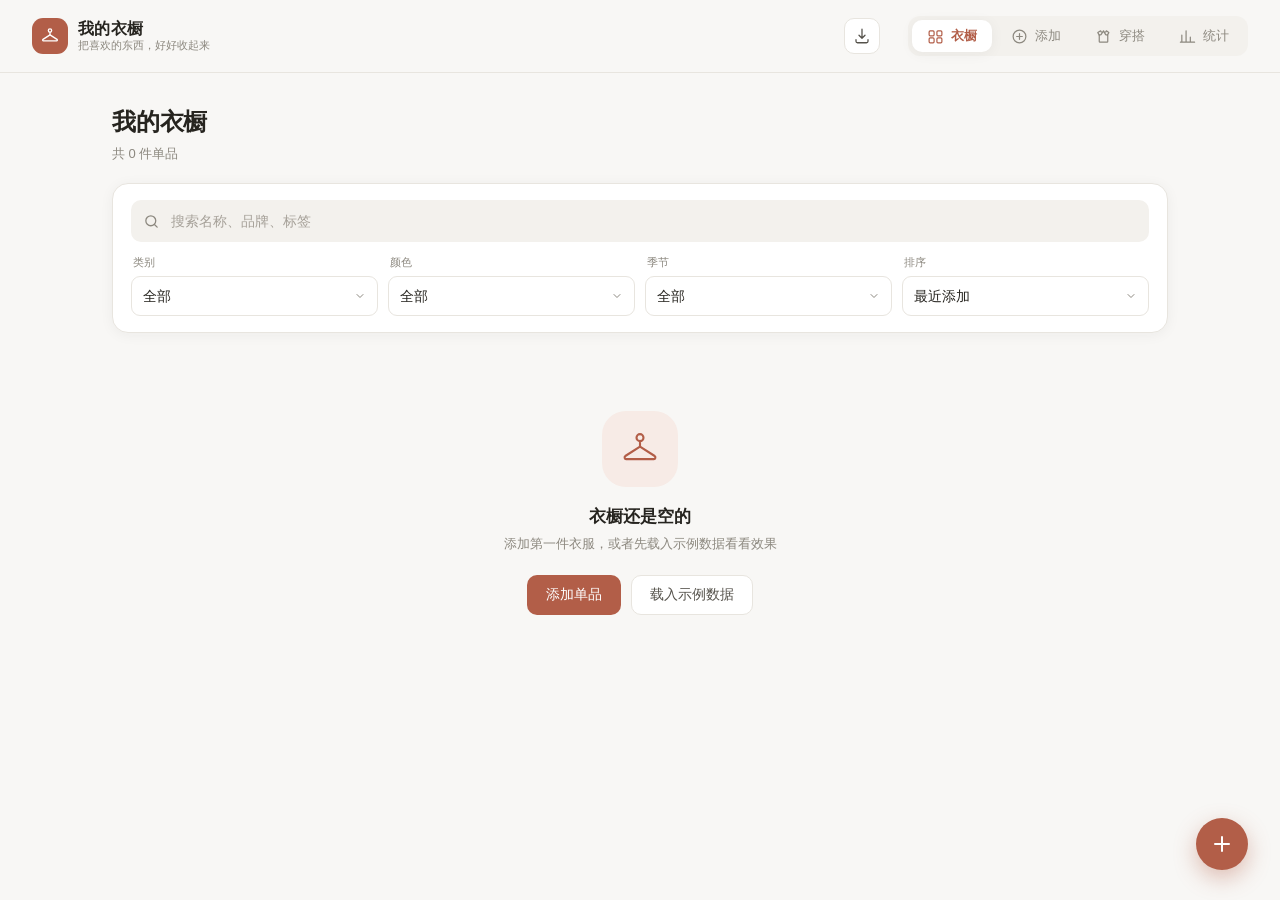
==== index.html @ 58f6e923 "Add files via upload" ====
<!DOCTYPE html>
<html lang="zh-CN">
<head>
<meta charset="UTF-8">
<meta name="viewport" content="width=device-width, initial-scale=1, viewport-fit=cover">
<meta name="theme-color" content="#F8F7F5">
<meta name="apple-mobile-web-app-capable" content="yes">
<meta name="apple-mobile-web-app-status-bar-style" content="default">
<meta name="apple-mobile-web-app-title" content="我的衣橱">
<title>我的衣橱 · 电子衣橱</title>
<link rel="manifest" href="manifest.webmanifest">
<link rel="icon" type="image/svg+xml" href="icon.svg">
<link rel="apple-touch-icon" href="icon-192.png">
<link rel="stylesheet" href="styles.css">
</head>
<body>
<div class="app">

  <header class="topbar">
    <div class="brand">
      <div class="brand-mark" aria-hidden="true">
        <svg viewBox="0 0 24 24" width="20" height="20" fill="none" stroke="currentColor" stroke-width="1.6" stroke-linecap="round" stroke-linejoin="round">
          <path d="M12 7.5a2 2 0 1 1 2-2c0 1.2-1 2-2 2v3.2"/><path d="M12 10.7 3.6 16a1 1 0 0 0 .5 1.8h15.8a1 1 0 0 0 .5-1.8L12 10.7Z"/>
        </svg>
      </div>
      <div class="brand-text"><strong>我的衣橱</strong><span>把喜欢的东西，好好收起来</span></div>
    </div>
    <div class="top-actions">
      <button class="icon-btn" id="btnExportTop" title="导出备份" aria-label="导出备份">
        <svg viewBox="0 0 24 24" width="18" height="18" fill="none" stroke="currentColor" stroke-width="1.7" stroke-linecap="round" stroke-linejoin="round"><path d="M12 3v12m0 0 4-4m-4 4-4-4M4 17v2a2 2 0 0 0 2 2h12a2 2 0 0 0 2-2v-2"/></svg>
      </button>
    </div>
    <nav class="tabbar" id="tabbar" aria-label="主导航">
      <button class="tab is-active" data-page="closet">
        <svg viewBox="0 0 24 24" fill="none" stroke="currentColor" stroke-width="1.7" stroke-linecap="round" stroke-linejoin="round"><rect x="3" y="4" width="7" height="7" rx="1.5"/><rect x="14" y="4" width="7" height="7" rx="1.5"/><rect x="3" y="14" width="7" height="7" rx="1.5"/><rect x="14" y="14" width="7" height="7" rx="1.5"/></svg>
        <span>衣橱</span>
      </button>
      <button class="tab" data-page="add">
        <svg viewBox="0 0 24 24" fill="none" stroke="currentColor" stroke-width="1.7" stroke-linecap="round" stroke-linejoin="round"><circle cx="12" cy="12" r="9"/><path d="M12 8v8M8 12h8"/></svg>
        <span>添加</span>
      </button>
      <button class="tab" data-page="outfit">
        <svg viewBox="0 0 24 24" fill="none" stroke="currentColor" stroke-width="1.7" stroke-linecap="round" stroke-linejoin="round"><path d="M8 4 4 6.5 6 10l2.5-.7L12 4l3 5.3L17.5 10l2-3.5L16 4a2 2 0 0 1-4 0 2 2 0 0 1-4 0Z"/><path d="M6 10v9a1 1 0 0 0 1 1h10a1 1 0 0 0 1-1v-9"/></svg>
        <span>穿搭</span>
      </button>
      <button class="tab" data-page="stats">
        <svg viewBox="0 0 24 24" fill="none" stroke="currentColor" stroke-width="1.7" stroke-linecap="round" stroke-linejoin="round"><path d="M4 20V10M10 20V4M16 20v-7M22 20H2"/></svg>
        <span>统计</span>
      </button>
    </nav>
  </header>

  <main class="main">

    <section class="page is-active" id="page-closet">
      <div class="page-head">
        <h1>我的衣橱</h1>
        <p id="closetSummary">共 0 件单品</p>
      </div>

      <div class="filter-panel">
        <div class="search-wrap">
          <svg viewBox="0 0 24 24" width="17" height="17" fill="none" stroke="currentColor" stroke-width="1.8" stroke-linecap="round"><circle cx="11" cy="11" r="7"/><path d="m20 20-3.5-3.5"/></svg>
          <input type="search" id="searchInput" placeholder="搜索名称、品牌、标签" autocomplete="off">
        </div>
        <div class="filter-row">
          <label class="select-wrap"><span>类别</span><select id="filterCategory"></select></label>
          <label class="select-wrap"><span>颜色</span><select id="filterColor"></select></label>
          <label class="select-wrap"><span>季节</span><select id="filterSeason"></select></label>
          <label class="select-wrap"><span>排序</span><select id="filterSort">
            <option value="recent">最近添加</option>
            <option value="wear">穿得最多</option>
            <option value="idle">最久没穿</option>
            <option value="priceHigh">价格从高到低</option>
            <option value="priceLow">价格从低到高</option>
          </select></label>
        </div>
      </div>

      <div id="itemGrid" class="item-grid"></div>

      <div id="closetEmpty" class="empty-state" hidden>
        <div class="empty-illustration" aria-hidden="true">
          <svg viewBox="0 0 24 24" width="42" height="42" fill="none" stroke="currentColor" stroke-width="1.2" stroke-linecap="round" stroke-linejoin="round"><path d="M12 7.5a2 2 0 1 1 2-2c0 1.2-1 2-2 2v3.2"/><path d="M12 10.7 3.6 16a1 1 0 0 0 .5 1.8h15.8a1 1 0 0 0 .5-1.8L12 10.7Z"/></svg>
        </div>
        <h2 id="emptyTitle">衣橱还是空的</h2>
        <p id="emptyDesc">添加第一件衣服，或者先载入示例数据看看效果</p>
        <div class="empty-actions">
          <button class="btn btn-primary" id="btnEmptyAdd">添加单品</button>
          <button class="btn btn-ghost" id="btnEmptyDemo">载入示例数据</button>
        </div>
      </div>

      <button class="fab" id="fabAdd" aria-label="添加单品">
        <svg viewBox="0 0 24 24" width="24" height="24" fill="none" stroke="currentColor" stroke-width="2" stroke-linecap="round"><path d="M12 5v14M5 12h14"/></svg>
      </button>
    </section>

    <section class="page" id="page-add">
      <div class="page-head">
        <h1 id="formTitle">添加单品</h1>
        <p>照片和字段都可以之后修改</p>
      </div>

      <form id="itemForm" class="form-card" autocomplete="off">
        <div class="photo-field">
          <button type="button" class="photo-drop" id="photoDrop">
            <img id="photoPreview" alt="单品照片预览" hidden>
            <span class="photo-hint" id="photoHint">
              <svg viewBox="0 0 24 24" width="26" height="26" fill="none" stroke="currentColor" stroke-width="1.5" stroke-linecap="round" stroke-linejoin="round"><path d="M3 8h3l1.5-2h9L18 8h3v11a1 1 0 0 1-1 1H4a1 1 0 0 1-1-1V8Z"/><circle cx="12" cy="13.5" r="3.5"/></svg>
              <b>点击上传照片</b><small>支持 JPG / PNG / WebP，自动压缩</small>
            </span>
          </button>
          <input type="file" id="photoInput" accept="image/*" hidden>
          <button type="button" class="photo-remove" id="photoRemove" hidden>移除照片</button>
        </div>

        <div class="field-grid">
          <label class="field field-full"><span>名称 <i>*</i></span><input type="text" id="fName" placeholder="例如：米白色亚麻衬衫" required maxlength="40"></label>
          <label class="field"><span>类别</span><select id="fCategory"></select></label>
          <label class="field"><span>季节</span><select id="fSeason"></select></label>
          <label class="field field-full"><span>颜色</span><div class="color-picker" id="colorPicker"></div></label>
          <label class="field"><span>品牌</span><input type="text" id="fBrand" placeholder="选填" maxlength="30"></label>
          <label class="field"><span>购入价（¥）</span><input type="number" id="fPrice" placeholder="0" min="0" step="0.01" inputmode="decimal"></label>
          <label class="field"><span>购入日期</span><input type="date" id="fDate"></label>
          <label class="field"><span>已穿次数</span><input type="number" id="fWear" value="0" min="0" step="1" inputmode="numeric"></label>
          <label class="field field-full"><span>标签</span><input type="text" id="fTags" placeholder="用逗号分隔，例如：通勤, 常穿, 打折入的" maxlength="100"></label>
        </div>

        <div class="form-actions">
          <button type="submit" class="btn btn-primary" id="btnSave">保存到衣橱</button>
          <button type="button" class="btn btn-ghost" id="btnReset">清空重填</button>
          <button type="button" class="btn btn-danger-ghost" id="btnDelete" hidden>删除这件</button>
        </div>
      </form>
    </section>

    <section class="page" id="page-outfit">
      <div class="page-head">
        <h1>今日穿搭</h1>
        <p>选几件组成一套，记下今天穿了什么</p>
      </div>

      <div class="outfit-card">
        <div class="outfit-meta">
          <label class="field"><span>日期</span><input type="date" id="outfitDate"></label>
          <label class="field"><span>备注</span><input type="text" id="outfitNote" placeholder="例如：上班 / 下雨 / 见朋友" maxlength="60"></label>
        </div>
        <div class="outfit-picker-head">
          <h2>选择单品 <small id="pickCount">已选 0 件</small></h2>
          <button class="text-btn" id="btnClearPick">取消选择</button>
        </div>
        <div id="pickGrid" class="pick-grid"></div>
        <div class="outfit-actions">
          <button class="btn btn-primary" id="btnSaveOutfit">保存这套穿搭</button>
          <span class="hint" id="outfitHint">选中单品后，穿着次数会自动 +1</span>
        </div>
      </div>

      <div class="section-head"><h2>穿搭记录</h2><span id="outfitCount"></span></div>
      <div id="outfitList" class="outfit-list"></div>
      <div id="outfitEmpty" class="empty-state small" hidden><p>还没有记录，从上面选一套开始吧</p></div>
    </section>

    <section class="page" id="page-stats">
      <div class="page-head">
        <h1>衣橱统计</h1>
        <p>看看这些衣服，陪你度过了多少天</p>
      </div>

      <div class="kpi-grid">
        <div class="kpi"><span>总件数</span><strong id="kpiCount">0</strong><small>件单品</small></div>
        <div class="kpi"><span>总花费</span><strong id="kpiSpend">¥0</strong><small>按购入价累计</small></div>
        <div class="kpi"><span>平均单价</span><strong id="kpiAvg">¥0</strong><small>每件</small></div>
        <div class="kpi"><span>穿搭记录</span><strong id="kpiOutfits">0</strong><small>套</small></div>
      </div>

      <div class="stat-grid">
        <div class="stat-card">
          <h2>分类分布</h2>
          <div id="categoryBars" class="bars"></div>
        </div>
        <div class="stat-card">
          <h2>颜色分布</h2>
          <div id="colorBars" class="bars"></div>
        </div>
      </div>

      <div class="stat-grid">
        <div class="stat-card">
          <h2>最常穿的 5 件</h2>
          <div id="topWorn" class="rank-list"></div>
        </div>
        <div class="stat-card">
          <h2>压箱底提醒</h2>
          <div id="leastWorn" class="rank-list"></div>
        </div>
      </div>

      <div class="stat-card cloud-card">
        <div class="cloud-head">
          <h2>云端同步</h2>
          <div class="cloud-head-right">
            <button class="text-btn" id="btnCloudResetConfig" hidden>更换配置</button>
            <span class="cloud-state" id="cloudState">未启用</span>
          </div>
        </div>

        <div class="warn">实测你的网络连不上 Supabase（国内网络拦截），<b>云端同步暂不可用</b>。本衣橱采用「<b>本地 + 备份</b>」方案即可长久免费：数据全存在本机，定期点「导出备份」并把文件微信发给自己，就永远不会丢。下面的云端表单可忽略。</div>

        <div id="cloudNoConfig" hidden>
          <p>按《Supabase 配置指引》拿到 Project URL 和 anon public key，直接填在这里即可启用，不用改文件也不用重新部署。配置只保存在这台设备。</p>
          <div class="cloud-form">
            <label class="field"><span>Project URL</span><input type="url" id="cfgUrl" placeholder="https://xxxx.supabase.co" autocomplete="off" spellcheck="false"></label>
            <label class="field"><span>anon public key</span><input type="text" id="cfgKey" placeholder="eyJ..." autocomplete="off" spellcheck="false"></label>
          </div>
          <div class="cloud-actions">
            <button class="btn btn-primary" id="btnCloudSaveConfig">保存并启用</button>
          </div>
          <div class="warn">只要 <b>anon public</b>。页面下方的 <code>service_role</code> 是管理员密钥，绝对不要填进来。</div>
        </div>

        <div id="cloudSignedOut" hidden>
          <p>登录后数据存到云端，换手机、清缓存、换网络都不丢。没网时照样离线用，联网后自动补传。</p>
          <div class="cloud-form">
            <label class="field"><span>邮箱</span><input type="email" id="cloudEmail" placeholder="you@example.com" autocomplete="email"></label>
            <label class="field"><span>密码</span><input type="password" id="cloudPassword" placeholder="至少 6 位" autocomplete="current-password"></label>
          </div>
          <div class="cloud-actions">
            <button class="btn btn-primary" id="btnCloudSignIn">登录</button>
            <button class="btn btn-ghost" id="btnCloudSignUp">注册新账号</button>
          </div>
        </div>

        <div id="cloudSignedIn" hidden>
          <p class="cloud-account">已登录：<b id="cloudEmailText"></b></p>
          <p class="cloud-meta" id="cloudMeta"></p>
          <div class="cloud-actions">
            <button class="btn btn-ghost" id="btnCloudSyncNow">立即同步</button>
            <button class="btn btn-ghost" id="btnCloudPull">从云端刷新</button>
            <button class="btn btn-danger-ghost" id="btnCloudSignOut">退出登录</button>
          </div>
        </div>
        <p class="cloud-msg" id="cloudMsg" hidden></p>
      </div>

      <div class="stat-card data-card">
        <h2>数据管理</h2>
        <p>数据保存在<b>本机</b>（这台设备的浏览器里，不依赖任何服务器，永久免费）。换手机/平板：在新设备打开本页 → 点「导入备份」选旧设备导出的文件即可全部搬过去。建议<b>每周</b>导出一次备份，并微信发给自己留存。</p>
        <p class="backup-remind" id="backupRemind" hidden></p>

        <div class="storage-panel">
          <div class="storage-head">
            <h3>数据存在哪里</h3>
            <button class="text-btn" id="btnCopyOrigin">复制当前地址</button>
          </div>
          <dl id="storageList"></dl>
          <p class="storage-warn" id="storageWarn" hidden></p>
        </div>

        <div class="data-actions">
          <button class="btn btn-ghost" id="btnExport">导出备份</button>
          <button class="btn btn-ghost" id="btnImport">导入备份</button>
          <button class="btn btn-ghost" id="btnDemo">载入示例数据</button>
          <button class="btn btn-danger-ghost" id="btnClearAll">清空全部数据</button>
        </div>
        <input type="file" id="importInput" accept="application/json,.json" hidden>
      </div>
    </section>

  </main>
</div>

<div class="modal-backdrop" id="detailModal" hidden>
  <div class="modal" role="dialog" aria-modal="true" aria-labelledby="detailName">
    <button class="modal-close" id="detailClose" aria-label="关闭">
      <svg viewBox="0 0 24 24" width="20" height="20" fill="none" stroke="currentColor" stroke-width="1.8" stroke-linecap="round"><path d="M6 6l12 12M18 6 6 18"/></svg>
    </button>
    <div class="detail-photo" id="detailPhoto"></div>
    <div class="detail-body">
      <h2 id="detailName"></h2>
      <div class="detail-tags" id="detailTags"></div>
      <dl class="detail-list" id="detailList"></dl>
      <div class="detail-actions">
        <button class="btn btn-primary" id="btnDetailWear">记一次穿着</button>
        <button class="btn btn-ghost" id="btnDetailEdit">编辑</button>
        <button class="btn btn-danger-ghost" id="btnDetailDelete">删除</button>
      </div>
    </div>
  </div>
</div>

<div class="toast" id="toast" hidden></div>

<script src="config.js"></script>
<script src="cloud.js"></script>
<script src="app.js"></script>
</body>
</html>
---- styles.css ----
:root {
  --bg: #F8F7F5;
  --surface: #FFFFFF;
  --surface-2: #F3F1ED;
  --ink: #26241F;
  --ink-2: #55524B;
  --muted: #8C887F;
  --line: #E8E5DF;
  --accent: #B25E48;
  --accent-dark: #93472F;
  --accent-soft: #F7EBE6;
  --green: #4F7A5B;
  --radius: 16px;
  --radius-sm: 10px;
  --shadow: 0 2px 14px rgba(38, 36, 31, .05);
  --shadow-lg: 0 18px 60px rgba(38, 36, 31, .16);
  --font: -apple-system, BlinkMacSystemFont, "PingFang SC", "Microsoft YaHei", "Segoe UI", "Noto Sans SC", sans-serif;
}

* { box-sizing: border-box; }
html, body { margin: 0; padding: 0; }
body {
  background: var(--bg);
  color: var(--ink);
  font-family: var(--font);
  font-size: 14px;
  line-height: 1.6;
  -webkit-font-smoothing: antialiased;
  -webkit-tap-highlight-color: transparent;
}
button, input, select, textarea { font-family: inherit; font-size: inherit; color: inherit; }
button { cursor: pointer; border: none; background: none; }
h1, h2, h3, p, dl, dd, dt { margin: 0; }
[hidden] { display: none !important; }

.app { min-height: 100vh; }

.topbar {
  position: sticky; top: 0; z-index: 20;
  display: flex; align-items: center; gap: 16px;
  padding: 14px 20px;
  background: var(--bg);
  border-bottom: 1px solid var(--line);
}
.brand { display: flex; align-items: center; gap: 10px; min-width: 0; }
.brand-mark {
  width: 36px; height: 36px; flex: none;
  display: grid; place-items: center;
  border-radius: 11px; background: var(--accent); color: #fff;
}
.brand-text { display: flex; flex-direction: column; line-height: 1.25; min-width: 0; }
.brand-text strong { font-size: 16px; font-weight: 600; letter-spacing: .02em; }
.brand-text span { font-size: 11px; color: var(--muted); white-space: nowrap; overflow: hidden; text-overflow: ellipsis; }
.top-actions { margin-left: auto; }
.icon-btn {
  width: 36px; height: 36px; display: grid; place-items: center;
  border: 1px solid var(--line); border-radius: 10px;
  background: var(--surface); color: var(--ink-2);
  transition: background .15s, border-color .15s;
}
.icon-btn:hover { background: var(--surface-2); border-color: #D8D4CC; }

.tabbar {
  position: fixed; left: 0; right: 0; bottom: 0; z-index: 30;
  display: grid; grid-template-columns: repeat(4, 1fr);
  background: rgba(255, 255, 255, .96);
  backdrop-filter: blur(14px);
  border-top: 1px solid var(--line);
  padding: 6px 8px calc(6px + env(safe-area-inset-bottom));
}
.tab {
  display: flex; flex-direction: column; align-items: center; gap: 3px;
  padding: 6px 0; border-radius: 10px;
  color: var(--muted); font-size: 11px;
  transition: color .15s, background .15s;
}
.tab svg { width: 21px; height: 21px; }
.tab.is-active { color: var(--accent); background: var(--accent-soft); font-weight: 600; }

.main { max-width: 1120px; margin: 0 auto; padding: 22px 18px 110px; }
.page { display: none; animation: fade .22s ease; }
.page.is-active { display: block; }
@keyframes fade { from { opacity: 0; transform: translateY(5px); } to { opacity: 1; transform: none; } }

.page-head { margin-bottom: 18px; }
.page-head h1 { font-size: 24px; font-weight: 600; letter-spacing: -.01em; }
.page-head p { color: var(--muted); font-size: 13px; margin-top: 3px; }
.section-head { display: flex; align-items: baseline; gap: 10px; margin: 30px 0 12px; }
.section-head h2 { font-size: 17px; font-weight: 600; }
.section-head span { color: var(--muted); font-size: 12px; }

.btn {
  display: inline-flex; align-items: center; justify-content: center; gap: 6px;
  min-height: 40px; padding: 9px 18px; border-radius: 10px;
  font-size: 14px; font-weight: 500; white-space: nowrap;
  border: 1px solid transparent; transition: transform .12s, background .15s, border-color .15s;
}
.btn:active { transform: scale(.98); }
.btn-primary { background: var(--accent); color: #fff; }
.btn-primary:hover { background: var(--accent-dark); }
.btn-ghost { background: var(--surface); border-color: var(--line); color: var(--ink-2); }
.btn-ghost:hover { background: var(--surface-2); }
.btn-danger-ghost { background: var(--surface); border-color: #EBD5CF; color: #A8452F; }
.btn-danger-ghost:hover { background: #FBF0ED; }
.text-btn { color: var(--accent); font-size: 13px; padding: 4px 2px; }
.text-btn:hover { text-decoration: underline; }

.filter-panel {
  background: var(--surface); border: 1px solid var(--line);
  border-radius: var(--radius); padding: 14px; margin-bottom: 18px; box-shadow: var(--shadow);
}
.search-wrap { display: flex; align-items: center; gap: 9px; padding: 0 12px; height: 42px; background: var(--surface-2); border-radius: 10px; color: var(--muted); }
.search-wrap input { flex: 1; min-width: 0; border: none; outline: none; background: transparent; font-size: 14px; }
.search-wrap input::placeholder { color: #A6A199; }
.filter-row { display: grid; grid-template-columns: repeat(2, 1fr); gap: 10px; margin-top: 12px; }
.select-wrap { display: flex; flex-direction: column; gap: 4px; }
.select-wrap > span { font-size: 11px; color: var(--muted); padding-left: 2px; }
select, .field input[type="text"], .field input[type="url"], .field input[type="email"], .field input[type="password"], .field input[type="number"], .field input[type="date"] {
  width: 100%; height: 40px; padding: 0 11px;
  border: 1px solid var(--line); border-radius: 9px;
  background: var(--surface); outline: none;
  transition: border-color .15s, box-shadow .15s;
  -webkit-appearance: none; appearance: none;
}
select {
  background-image: url("data:image/svg+xml,%3Csvg xmlns='http://www.w3.org/2000/svg' width='12' height='12' viewBox='0 0 24 24' fill='none' stroke='%238C887F' stroke-width='2' stroke-linecap='round'%3E%3Cpath d='m6 9 6 6 6-6'/%3E%3C/svg%3E");
  background-repeat: no-repeat; background-position: right 11px center; padding-right: 30px;
}
select:focus, .field input:focus { border-color: var(--accent); box-shadow: 0 0 0 3px var(--accent-soft); }

.item-grid { display: grid; grid-template-columns: repeat(2, minmax(0, 1fr)); gap: 12px; }
.item-card {
  background: var(--surface); border: 1px solid var(--line); border-radius: var(--radius);
  overflow: hidden; text-align: left; box-shadow: var(--shadow);
  transition: transform .15s, box-shadow .15s; width: 100%; display: block; padding: 0;
}
.item-card:hover { transform: translateY(-2px); box-shadow: 0 8px 24px rgba(38, 36, 31, .1); }
.item-photo {
  position: relative; aspect-ratio: 3 / 4; width: 100%;
  background: var(--surface-2); display: grid; place-items: center; overflow: hidden;
}
.item-photo img { width: 100%; height: 100%; object-fit: cover; display: block; }
.item-photo .placeholder { color: #C9C5BC; }
.item-photo .placeholder svg { width: 38px; height: 38px; }
.color-dot {
  position: absolute; right: 8px; bottom: 8px;
  width: 16px; height: 16px; border-radius: 50%;
  border: 2px solid #fff; box-shadow: 0 1px 4px rgba(0,0,0,.18);
}
.item-info { padding: 10px 11px 12px; }
.item-name { font-size: 13px; font-weight: 600; white-space: nowrap; overflow: hidden; text-overflow: ellipsis; }
.item-sub { font-size: 11px; color: var(--muted); margin-top: 2px; white-space: nowrap; overflow: hidden; text-overflow: ellipsis; }
.item-foot { display: flex; align-items: center; justify-content: space-between; margin-top: 7px; }
.item-price { font-size: 12px; color: var(--ink-2); }
.wear-badge { font-size: 10px; color: var(--green); background: #EDF4EE; padding: 2px 7px; border-radius: 20px; }

.fab {
  position: fixed; right: 18px; bottom: calc(84px + env(safe-area-inset-bottom)); z-index: 25;
  width: 52px; height: 52px; border-radius: 50%;
  background: var(--accent); color: #fff;
  display: grid; place-items: center;
  box-shadow: 0 8px 22px rgba(178, 94, 72, .38);
}
.fab:hover { background: var(--accent-dark); }

.empty-state { text-align: center; padding: 60px 20px; color: var(--muted); }
.empty-state.small { padding: 34px 20px; }
.empty-illustration {
  width: 76px; height: 76px; margin: 0 auto 16px; border-radius: 24px;
  background: var(--accent-soft); color: var(--accent);
  display: grid; place-items: center;
}
.empty-state h2 { color: var(--ink); font-size: 17px; font-weight: 600; margin-bottom: 4px; }
.empty-state p { font-size: 13px; }
.empty-actions { display: flex; gap: 10px; justify-content: center; margin-top: 20px; flex-wrap: wrap; }

.form-card, .outfit-card, .stat-card, .kpi {
  background: var(--surface); border: 1px solid var(--line);
  border-radius: var(--radius); box-shadow: var(--shadow);
}
.form-card { padding: 18px; }
.photo-field { display: flex; flex-direction: column; align-items: center; gap: 8px; margin-bottom: 20px; }
.photo-drop {
  width: 100%; max-width: 260px; aspect-ratio: 3 / 4;
  border: 1.5px dashed #DCD7CE; border-radius: 14px;
  background: var(--surface-2); overflow: hidden;
  display: grid; place-items: center; position: relative;
  transition: border-color .15s, background .15s;
}
.photo-drop:hover { border-color: var(--accent); background: var(--accent-soft); }
.photo-drop img { width: 100%; height: 100%; object-fit: cover; }
.photo-hint { display: flex; flex-direction: column; align-items: center; gap: 5px; color: var(--muted); padding: 16px; text-align: center; }
.photo-hint b { font-size: 13px; font-weight: 500; color: var(--ink-2); }
.photo-hint small { font-size: 11px; }
.photo-remove { font-size: 12px; color: #A8452F; padding: 4px 8px; }

.field-grid { display: grid; grid-template-columns: 1fr; gap: 14px; }
.field { display: flex; flex-direction: column; gap: 6px; min-width: 0; }
.field > span { font-size: 12px; color: var(--ink-2); font-weight: 500; }
.field > span i { color: var(--accent); font-style: normal; }
.field input::placeholder { color: #ADA89F; }
.field-full { grid-column: 1 / -1; }

.color-picker { display: flex; flex-wrap: wrap; gap: 8px; }
.color-option {
  width: 30px; height: 30px; border-radius: 50%; padding: 0;
  border: 2px solid transparent; outline: 1px solid var(--line); outline-offset: 1px;
  transition: transform .12s, outline-color .12s;
  position: relative;
}
.color-option:hover { transform: scale(1.08); }
.color-option.is-active { outline: 2px solid var(--accent); outline-offset: 2px; }
.color-option.is-multi { background: conic-gradient(#D4537E, #EF9F27, #639922, #378ADD, #7F77DD, #D4537E); }

.form-actions { display: flex; flex-wrap: wrap; gap: 10px; margin-top: 22px; padding-top: 18px; border-top: 1px solid var(--line); }

.outfit-card { padding: 18px; }
.outfit-meta { display: grid; grid-template-columns: 1fr; gap: 14px; margin-bottom: 22px; }
.outfit-picker-head { display: flex; align-items: baseline; justify-content: space-between; margin-bottom: 12px; }
.outfit-picker-head h2 { font-size: 15px; font-weight: 600; }
.outfit-picker-head small { font-size: 12px; color: var(--muted); font-weight: 400; margin-left: 8px; }
.pick-grid {
  display: grid; grid-template-columns: repeat(3, minmax(0, 1fr)); gap: 10px;
  max-height: 420px; overflow-y: auto; padding: 2px;
}
.pick-card {
  position: relative; border-radius: 12px; overflow: hidden;
  border: 2px solid transparent; padding: 0; display: block; width: 100%;
  background: var(--surface-2); aspect-ratio: 3 / 4;
}
.pick-card img { width: 100%; height: 100%; object-fit: cover; display: block; }
.pick-card .ph { width: 100%; height: 100%; display: grid; place-items: center; color: #C9C5BC; }
.pick-card.is-selected { border-color: var(--accent); }
.pick-check {
  position: absolute; top: 6px; right: 6px; width: 20px; height: 20px; border-radius: 50%;
  background: rgba(255,255,255,.9); display: none; place-items: center; color: var(--accent);
  font-size: 13px; font-weight: 700;
}
.pick-card.is-selected .pick-check { display: grid; }
.pick-label {
  position: absolute; left: 0; right: 0; bottom: 0; padding: 12px 6px 5px;
  font-size: 10px; color: #fff; text-align: center;
  background: linear-gradient(transparent, rgba(0,0,0,.6));
  white-space: nowrap; overflow: hidden; text-overflow: ellipsis;
}
.outfit-actions { display: flex; align-items: center; gap: 12px; flex-wrap: wrap; margin-top: 18px; padding-top: 16px; border-top: 1px solid var(--line); }
.hint { font-size: 12px; color: var(--muted); }

.outfit-list { display: flex; flex-direction: column; gap: 10px; }
.outfit-row {
  display: flex; gap: 12px; align-items: center;
  background: var(--surface); border: 1px solid var(--line);
  border-radius: 12px; padding: 10px 12px;
}
.outfit-thumbs { display: flex; flex: none; }
.outfit-thumbs .thumb {
  width: 38px; height: 46px; border-radius: 6px; overflow: hidden;
  background: var(--surface-2); margin-left: -8px; border: 2px solid var(--surface);
  display: grid; place-items: center; color: #C9C5BC;
}
.outfit-thumbs .thumb:first-child { margin-left: 0; }
.outfit-thumbs .thumb img { width: 100%; height: 100%; object-fit: cover; }
.outfit-text { flex: 1; min-width: 0; }
.outfit-text strong { font-size: 13px; font-weight: 600; display: block; }
.outfit-text span { font-size: 11px; color: var(--muted); display: block; white-space: nowrap; overflow: hidden; text-overflow: ellipsis; }
.row-del { color: var(--muted); font-size: 12px; padding: 6px 8px; flex: none; }
.row-del:hover { color: #A8452F; }

.kpi-grid { display: grid; grid-template-columns: repeat(2, 1fr); gap: 12px; margin-bottom: 16px; }
.kpi { padding: 16px; display: flex; flex-direction: column; gap: 2px; }
.kpi span { font-size: 12px; color: var(--muted); }
.kpi strong { font-size: 25px; font-weight: 600; letter-spacing: -.02em; line-height: 1.25; }
.kpi small { font-size: 11px; color: var(--muted); }
.stat-grid { display: grid; grid-template-columns: 1fr; gap: 14px; margin-bottom: 14px; }
.stat-card { padding: 18px; }
.stat-card h2 { font-size: 15px; font-weight: 600; margin-bottom: 16px; }
.stat-card > p { font-size: 12px; color: var(--muted); line-height: 1.7; }

.bars { display: flex; flex-direction: column; gap: 11px; }
.bar-row { display: grid; grid-template-columns: 62px 1fr 34px; align-items: center; gap: 10px; font-size: 12px; }
.bar-row .bar-label { color: var(--ink-2); white-space: nowrap; overflow: hidden; text-overflow: ellipsis; }
.bar-track { display: block; height: 8px; background: var(--surface-2); border-radius: 20px; overflow: hidden; }
.bar-fill { display: block; height: 100%; background: var(--accent); border-radius: 20px; min-width: 3px; transition: width .4s ease; }
.bar-row .bar-num { text-align: right; color: var(--muted); font-size: 11px; }

.rank-list { display: flex; flex-direction: column; gap: 10px; }
.rank-row { display: flex; align-items: center; gap: 10px; font-size: 12px; }
.rank-no { width: 20px; height: 20px; flex: none; border-radius: 6px; background: var(--accent-soft); color: var(--accent); display: grid; place-items: center; font-size: 11px; font-weight: 600; }
.rank-name { flex: 1; min-width: 0; white-space: nowrap; overflow: hidden; text-overflow: ellipsis; color: var(--ink-2); }
.rank-val { flex: none; color: var(--muted); font-size: 11px; }
.rank-empty { font-size: 12px; color: var(--muted); padding: 8px 0; }
.cloud-card { margin-bottom: 14px; }
.cloud-head { display: flex; align-items: center; justify-content: space-between; gap: 10px; margin-bottom: 12px; }
.cloud-head-right { display: flex; align-items: center; gap: 10px; }
.cloud-head h2 { margin: 0; }
.cloud-state { font-size: 11px; padding: 3px 10px; border-radius: 20px; background: var(--surface-2); color: var(--muted); white-space: nowrap; }
.cloud-state.on { background: #EDF4EE; color: var(--green); }
.cloud-card > p { font-size: 12px; color: var(--muted); line-height: 1.7; margin: 0 0 12px; }
.cloud-card code { background: var(--surface-2); padding: 1px 5px; border-radius: 4px; font-size: 11px; }
.cloud-form { display: grid; grid-template-columns: 1fr 1fr; gap: 12px; margin: 14px 0; }
.cloud-actions { display: flex; flex-wrap: wrap; gap: 9px; }
.cloud-account { color: var(--ink-2) !important; }
.cloud-account b { color: var(--ink); }
.cloud-meta { font-size: 12px; color: var(--muted); margin: 0 0 14px !important; }
.cloud-msg { margin-top: 12px !important; padding: 9px 11px; border-radius: 9px; font-size: 12px; background: var(--accent-soft); color: var(--accent-dark) !important; }
.cloud-card .warn { margin-top: 12px; padding: 10px 12px; border: 1px solid #F0DFC4; border-radius: 9px; background: #FFF8EE; color: #7A5B2E; font-size: 11px; line-height: 1.65; }
.cloud-card .warn code { background: rgba(255,255,255,.6); }
@media (max-width: 600px) { .cloud-form { grid-template-columns: 1fr; } }

.storage-panel { margin-top: 18px; padding: 14px; border: 1px solid var(--line); border-radius: 12px; background: var(--surface-2); }
.storage-head { display: flex; align-items: center; justify-content: space-between; gap: 10px; margin-bottom: 11px; }
.storage-head h3 { font-size: 13px; font-weight: 600; }
#storageList { display: flex; flex-direction: column; gap: 7px; margin: 0; }
#storageList > div { display: grid; grid-template-columns: 72px minmax(0, 1fr); gap: 10px; align-items: start; font-size: 12px; }
#storageList dt { color: var(--muted); }
#storageList dd { margin: 0; color: var(--ink); word-break: break-all; font-family: ui-monospace, Consolas, Monaco, monospace; font-size: 11px; line-height: 1.5; }
.storage-warn { margin-top: 12px; padding: 9px 11px; border-radius: 9px; background: #FFF8EE; color: #7A5B2E; font-size: 11px; line-height: 1.65; }
.backup-remind { margin-top: 10px !important; padding: 9px 11px; border-radius: 9px; background: var(--accent-soft); color: var(--accent-dark) !important; font-size: 12px; line-height: 1.65; }
.data-actions { display: flex; flex-wrap: wrap; gap: 10px; margin-top: 14px; }

.modal-backdrop {
  position: fixed; inset: 0; z-index: 50;
  background: rgba(38, 36, 31, .42);
  display: grid; place-items: center; padding: 18px;
  animation: fade .18s ease;
}
.modal {
  position: relative; width: 100%; max-width: 420px; max-height: 90vh; overflow-y: auto;
  background: var(--surface); border-radius: 18px; box-shadow: var(--shadow-lg);
}
.modal-close {
  position: absolute; top: 12px; right: 12px; z-index: 2;
  width: 32px; height: 32px; border-radius: 50%;
  background: rgba(255,255,255,.92); color: var(--ink-2);
  display: grid; place-items: center;
}
.detail-photo { aspect-ratio: 4 / 3; background: var(--surface-2); display: grid; place-items: center; color: #C9C5BC; overflow: hidden; }
.detail-photo img { width: 100%; height: 100%; object-fit: cover; }
.detail-photo svg { width: 54px; height: 54px; }
.detail-body { padding: 18px; }
.detail-body h2 { font-size: 19px; font-weight: 600; margin-bottom: 10px; }
.detail-tags { display: flex; flex-wrap: wrap; gap: 6px; margin-bottom: 14px; }
.pill { font-size: 11px; padding: 3px 9px; border-radius: 20px; background: var(--surface-2); color: var(--ink-2); }
.pill.accent { background: var(--accent-soft); color: var(--accent); }
.detail-list { display: grid; grid-template-columns: repeat(2, 1fr); gap: 10px 14px; margin-bottom: 18px; }
.detail-list div { display: flex; flex-direction: column; gap: 1px; }
.detail-list dt { font-size: 11px; color: var(--muted); }
.detail-list dd { font-size: 13px; font-weight: 500; }
.detail-actions { display: flex; flex-wrap: wrap; gap: 8px; padding-top: 14px; border-top: 1px solid var(--line); }
.detail-actions .btn { flex: 1; min-width: 92px; padding: 8px 10px; }

.toast {
  position: fixed; left: 50%; bottom: calc(90px + env(safe-area-inset-bottom)); z-index: 80;
  transform: translateX(-50%);
  background: var(--ink); color: #fff; font-size: 13px;
  padding: 10px 18px; border-radius: 22px; white-space: nowrap;
  box-shadow: var(--shadow-lg); animation: fade .18s ease;
}

@media (min-width: 600px) {
  .item-grid { grid-template-columns: repeat(3, minmax(0, 1fr)); gap: 14px; }
  .filter-row { grid-template-columns: repeat(4, 1fr); }
  .field-grid { grid-template-columns: repeat(2, 1fr); }
  .pick-grid { grid-template-columns: repeat(5, minmax(0, 1fr)); }
  .kpi-grid { grid-template-columns: repeat(4, 1fr); }
  .outfit-meta { grid-template-columns: 200px 1fr; }
}

@media (min-width: 900px) {
  .topbar { padding: 16px 32px; }
  .main { padding: 30px 32px 60px; }
  .tabbar {
    position: static; display: flex; gap: 4px; border: none;
    background: var(--surface-2); padding: 4px; border-radius: 12px;
    margin-left: 12px; width: auto;
  }
  .tab { flex-direction: row; gap: 7px; padding: 7px 15px; font-size: 13px; }
  .tab svg { width: 17px; height: 17px; }
  .tab.is-active { background: var(--surface); box-shadow: var(--shadow); }
  .top-actions { margin-left: auto; }
  .item-grid { grid-template-columns: repeat(4, minmax(0, 1fr)); }
  .stat-grid { grid-template-columns: repeat(2, 1fr); }
  .pick-grid { grid-template-columns: repeat(7, minmax(0, 1fr)); }
  .fab { bottom: 30px; right: 32px; }
  .toast { bottom: 32px; }
  .filter-panel { padding: 16px 18px; }
  .form-card, .outfit-card, .stat-card { padding: 22px; }
}

@media (min-width: 1200px) {
  .item-grid { grid-template-columns: repeat(5, minmax(0, 1fr)); }
}

@media print { .topbar, .fab, .filter-panel, .detail-actions, .data-actions { display: none !important; } }
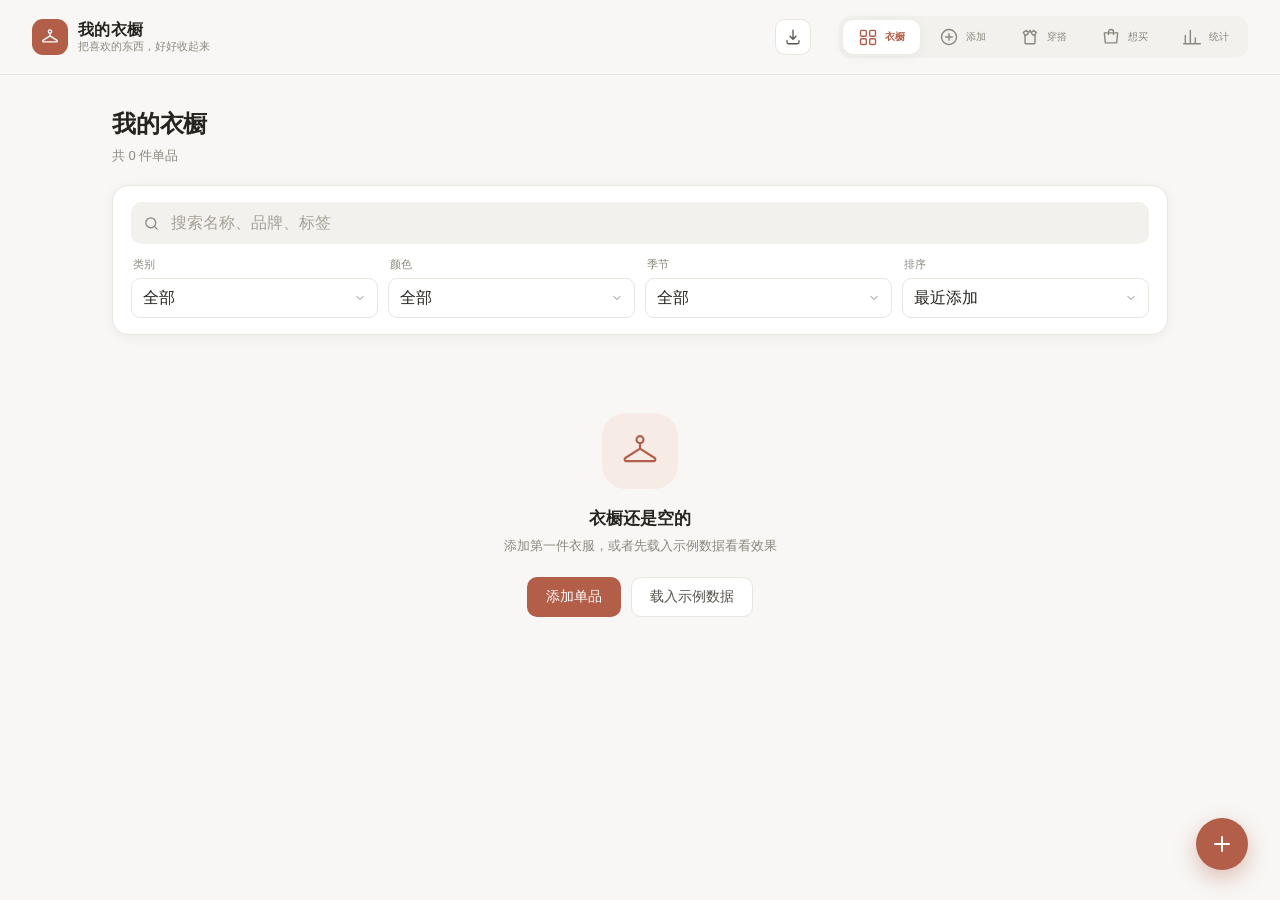
==== commit 558146b0: "Add files via upload" ====
--- a/index.html
+++ b/index.html
@@ -12,6 +12,7 @@
 <link rel="icon" type="image/svg+xml" href="icon.svg">
 <link rel="apple-touch-icon" href="icon-192.png">
 <link rel="stylesheet" href="styles.css">
+<link rel="stylesheet" href="smart.css">
 </head>
 <body>
 <div class="app">
@@ -42,6 +43,10 @@
       <button class="tab" data-page="outfit">
         <svg viewBox="0 0 24 24" fill="none" stroke="currentColor" stroke-width="1.7" stroke-linecap="round" stroke-linejoin="round"><path d="M8 4 4 6.5 6 10l2.5-.7L12 4l3 5.3L17.5 10l2-3.5L16 4a2 2 0 0 1-4 0 2 2 0 0 1-4 0Z"/><path d="M6 10v9a1 1 0 0 0 1 1h10a1 1 0 0 0 1-1v-9"/></svg>
         <span>穿搭</span>
+      </button>
+      <button class="tab" data-page="buy">
+        <svg viewBox="0 0 24 24" fill="none" stroke="currentColor" stroke-width="1.7" stroke-linecap="round" stroke-linejoin="round"><path d="M4 7h16l-1.2 12H5.2L4 7Z"/><path d="M9 9V6a3 3 0 0 1 6 0v3"/></svg>
+        <span>想买</span>
       </button>
       <button class="tab" data-page="stats">
         <svg viewBox="0 0 24 24" fill="none" stroke="currentColor" stroke-width="1.7" stroke-linecap="round" stroke-linejoin="round"><path d="M4 20V10M10 20V4M16 20v-7M22 20H2"/></svg>
@@ -112,13 +117,21 @@
             </span>
           </button>
           <input type="file" id="photoInput" accept="image/*" hidden>
-          <button type="button" class="photo-remove" id="photoRemove" hidden>移除照片</button>
+          <div class="photo-tools">
+            <button type="button" class="tool-btn" id="btnCrop" disabled>手动裁剪</button>
+            <button type="button" class="tool-btn" id="btnCutout" disabled>一键去背景</button>
+            <button type="button" class="tool-btn" id="btnDetectColor" disabled>识别颜色</button>
+            <button type="button" class="photo-remove" id="photoRemove" hidden>移除照片</button>
+          </div>
+          <p class="detect-hint" id="detectHint">上传照片后，颜色会自动识别并预填；识别错了点一下色块就能改。</p>
         </div>
 
         <div class="field-grid">
           <label class="field field-full"><span>名称 <i>*</i></span><input type="text" id="fName" placeholder="例如：米白色亚麻衬衫" required maxlength="40"></label>
           <label class="field"><span>类别</span><select id="fCategory"></select></label>
+          <label class="field"><span>细分类</span><select id="fSubCategory"></select></label>
           <label class="field"><span>季节</span><select id="fSeason"></select></label>
+          <label class="field"><span>来源 / 链接</span><input type="text" id="fSource" placeholder="选填，如淘宝、京东" maxlength="200"></label>
           <label class="field field-full"><span>颜色</span><div class="color-picker" id="colorPicker"></div></label>
           <label class="field"><span>品牌</span><input type="text" id="fBrand" placeholder="选填" maxlength="30"></label>
           <label class="field"><span>购入价（¥）</span><input type="number" id="fPrice" placeholder="0" min="0" step="0.01" inputmode="decimal"></label>
@@ -141,6 +154,40 @@
         <p>选几件组成一套，记下今天穿了什么</p>
       </div>
 
+      <div class="smart-card">
+        <div class="smart-head">
+          <h2>智能搭配</h2>
+          <span class="smart-badge">本机运算 · 不花流量</span>
+        </div>
+        <div class="weather-now" id="weatherNow">天气读取中…</div>
+        <div class="weather-ctrl">
+          <label class="field"><span>城市</span><select id="weatherCity">
+            <option value="auto">自动定位</option>
+            <option value="39.90,116.41">北京</option>
+            <option value="31.23,121.47">上海</option>
+            <option value="23.13,113.26">广州</option>
+            <option value="22.54,114.06">深圳</option>
+            <option value="30.57,104.07">成都</option>
+            <option value="30.27,120.15">杭州</option>
+            <option value="30.59,114.31">武汉</option>
+            <option value="34.34,108.94">西安</option>
+          </select></label>
+          <label class="field"><span>体感</span><select id="weatherManual">
+            <option value="auto">跟随天气</option>
+            <option value="cold">很冷（&lt;5℃）</option>
+            <option value="cool">凉（5~15℃）</option>
+            <option value="mild">舒适（15~25℃）</option>
+            <option value="hot">热（&gt;25℃）</option>
+          </select></label>
+        </div>
+        <p class="smart-note">按天气、季节、颜色和谐度和「最久没穿」，从你自己的衣橱里挑 3 套。推荐错了可以直接改，也能一键套用。</p>
+        <div class="smart-actions">
+          <button class="btn btn-primary" id="btnSuggest">帮我搭 3 套</button>
+          <button class="btn btn-ghost" id="btnWeatherRefresh">刷新天气</button>
+        </div>
+        <div id="suggestList" class="suggest-list"></div>
+      </div>
+
       <div class="outfit-card">
         <div class="outfit-meta">
           <label class="field"><span>日期</span><input type="date" id="outfitDate"></label>
@@ -160,6 +207,51 @@
       <div class="section-head"><h2>穿搭记录</h2><span id="outfitCount"></span></div>
       <div id="outfitList" class="outfit-list"></div>
       <div id="outfitEmpty" class="empty-state small" hidden><p>还没有记录，从上面选一套开始吧</p></div>
+    </section>
+
+    <section class="page" id="page-buy">
+      <div class="page-head">
+        <h1>想买清单</h1>
+        <p>先看家里有没有能搭的，再决定要不要下单</p>
+      </div>
+
+      <div class="smart-card">
+        <div class="smart-head"><h2>① 粘贴商品分享文字</h2></div>
+        <p class="smart-note">在淘宝 / 京东 / 拼多多里点「分享 → 复制链接」，把复制到的<b>整段文字</b>粘进来，会自动提取商品名、价格、平台和链接。<br><b>说明：</b>浏览器读不了购物 App 的商品页（平台会拦截跨域请求），所以价格是从分享文字里取的；取不到就手填一下。</p>
+        <textarea id="buyText" rows="4" placeholder="粘贴分享文字，例如：&#10;【某某女装 米白色针织开衫】¥129 复制这段 http… 打开淘宝"></textarea>
+        <div class="buy-upload">
+          <label class="tool-btn" for="buyImage">传商品截图（可选，自动认颜色）</label>
+          <input type="file" id="buyImage" accept="image/*" hidden>
+          <img id="buyImagePreview" hidden alt="商品截图预览">
+          <button class="text-btn" id="buyImageRemove" hidden>移除截图</button>
+        </div>
+        <div class="smart-actions">
+          <button class="btn btn-primary" id="btnBuyParse">识别并填入</button>
+          <button class="btn btn-ghost" id="btnBuyClear">清空</button>
+        </div>
+      </div>
+
+      <div class="smart-card">
+        <div class="smart-head"><h2>② 确认信息</h2><span class="smart-badge">识别错了直接改</span></div>
+        <div class="field-grid">
+          <label class="field field-full"><span>名称</span><input type="text" id="bName" placeholder="商品名" maxlength="60"></label>
+          <label class="field"><span>类别</span><select id="bCategory"></select></label>
+          <label class="field"><span>颜色</span><select id="bColor"></select></label>
+          <label class="field"><span>价格（¥）</span><input type="number" id="bPrice" placeholder="0" min="0" step="0.01" inputmode="decimal"></label>
+          <label class="field"><span>季节</span><select id="bSeason"></select></label>
+          <label class="field field-full"><span>链接 / 来源</span><input type="text" id="bLink" placeholder="选填" maxlength="300"></label>
+        </div>
+        <div class="smart-actions">
+          <button class="btn btn-primary" id="btnBuyJudge">帮我判断值不值得买</button>
+          <button class="btn btn-ghost" id="btnBuyAdd">直接加入衣橱</button>
+        </div>
+      </div>
+
+      <div class="smart-card" id="buyResultCard" hidden>
+        <div class="smart-head"><h2>③ 判断结果</h2></div>
+        <div id="buyVerdict"></div>
+        <div id="buyMatches"></div>
+      </div>
     </section>
 
     <section class="page" id="page-stats">
@@ -247,6 +339,17 @@
       <div class="stat-card data-card">
         <h2>数据管理</h2>
         <p>数据保存在<b>本机</b>（这台设备的浏览器里，不依赖任何服务器，永久免费）。换手机/平板：在新设备打开本页 → 点「导入备份」选旧设备导出的文件即可全部搬过去。建议<b>每周</b>导出一次备份，并微信发给自己留存。</p>
+
+        <div class="warn caution">
+          <b>⚠️ 重要提醒（关乎数据安危，务必看）：</b>
+          <ul>
+            <li><b>关页面 / 关浏览器不会丢数据</b>，衣橱已支持离线打开。</li>
+            <li><b>iPhone 上「删除主屏幕图标」会连同数据一起清空！</b>要删图标前，一定先点「导出备份」留一份。</li>
+            <li>在 Safari「<b>清除历史记录与网站数据</b>」、或手机「设置- Safari - 清除」会<b>删除全部衣橱数据</b>，操作前先备份。</li>
+            <li>数据是<b>每台设备各一份</b>，云端同步在你的网络下用不了，换设备请用「导入备份」搬运，不要以为自动同步。</li>
+            <li><b>每周导出备份 + 微信发「文件传输助手」</b>，是防止数据丢失的唯一保险。</li>
+          </ul>
+        </div>
         <p class="backup-remind" id="backupRemind" hidden></p>
 
         <div class="storage-panel">
@@ -263,6 +366,7 @@
           <button class="btn btn-ghost" id="btnImport">导入备份</button>
           <button class="btn btn-ghost" id="btnDemo">载入示例数据</button>
           <button class="btn btn-danger-ghost" id="btnClearAll">清空全部数据</button>
+          <a class="btn btn-ghost" href="backup-guide.html" target="_blank" rel="noopener">查看完整备份指引</a>
         </div>
         <input type="file" id="importInput" accept="application/json,.json" hidden>
       </div>
@@ -290,10 +394,26 @@
   </div>
 </div>
 
+<div class="modal-backdrop" id="cropModal" hidden>
+  <div class="crop-modal" role="dialog" aria-modal="true" aria-label="裁剪照片">
+    <div class="crop-head"><h2>裁剪照片</h2><span>拖动图片调整位置</span></div>
+    <div class="crop-stage" id="cropStage">
+      <canvas id="cropCanvas"></canvas>
+      <div class="crop-frame" id="cropFrame"></div>
+    </div>
+    <label class="crop-zoom"><span>缩放</span><input type="range" id="cropZoom" min="100" max="300" value="100"></label>
+    <div class="crop-actions">
+      <button class="btn btn-ghost" id="cropCancel">取消</button>
+      <button class="btn btn-primary" id="cropApply">应用裁剪</button>
+    </div>
+  </div>
+</div>
+
 <div class="toast" id="toast" hidden></div>
 
 <script src="config.js"></script>
 <script src="cloud.js"></script>
 <script src="app.js"></script>
+<script src="smart.js"></script>
 </body>
 </html>
--- a/styles.css
+++ b/styles.css
@@ -27,8 +27,13 @@
   line-height: 1.6;
   -webkit-font-smoothing: antialiased;
   -webkit-tap-highlight-color: transparent;
-}
-button, input, select, textarea { font-family: inherit; font-size: inherit; color: inherit; }
+  /* 去掉 iOS 双击缩放带来的 300ms 点击延迟，操作更跟手 */
+  touch-action: manipulation;
+  overscroll-behavior-y: contain;
+}
+button, input, select, textarea { font-family: inherit; font-size: inherit; color: inherit; touch-action: manipulation; }
+/* iOS Safari：输入框字号 <16px 会在聚焦时自动放大整页，这里强制 16px */
+input, select, textarea { font-size: 16px; }
 button { cursor: pointer; border: none; background: none; }
 h1, h2, h3, p, dl, dd, dt { margin: 0; }
 [hidden] { display: none !important; }
@@ -62,9 +67,8 @@
 
 .tabbar {
   position: fixed; left: 0; right: 0; bottom: 0; z-index: 30;
-  display: grid; grid-template-columns: repeat(4, 1fr);
-  background: rgba(255, 255, 255, .96);
-  backdrop-filter: blur(14px);
+  display: grid; grid-template-columns: repeat(5, 1fr);
+  background: #FFFFFF;
   border-top: 1px solid var(--line);
   padding: 6px 8px calc(6px + env(safe-area-inset-bottom));
 }
@@ -78,9 +82,10 @@
 .tab.is-active { color: var(--accent); background: var(--accent-soft); font-weight: 600; }
 
 .main { max-width: 1120px; margin: 0 auto; padding: 22px 18px 110px; }
-.page { display: none; animation: fade .22s ease; }
-.page.is-active { display: block; }
-@keyframes fade { from { opacity: 0; transform: translateY(5px); } to { opacity: 1; transform: none; } }
+/* 切页动画只用 opacity，避免 transform 触发整页合成层造成 iOS 掉帧 */
+.page { display: none; }
+.page.is-active { display: block; animation: fade .16s ease; }
+@keyframes fade { from { opacity: .55; } to { opacity: 1; } }
 
 .page-head { margin-bottom: 18px; }
 .page-head h1 { font-size: 24px; font-weight: 600; letter-spacing: -.01em; }
@@ -110,7 +115,7 @@
   border-radius: var(--radius); padding: 14px; margin-bottom: 18px; box-shadow: var(--shadow);
 }
 .search-wrap { display: flex; align-items: center; gap: 9px; padding: 0 12px; height: 42px; background: var(--surface-2); border-radius: 10px; color: var(--muted); }
-.search-wrap input { flex: 1; min-width: 0; border: none; outline: none; background: transparent; font-size: 14px; }
+.search-wrap input { flex: 1; min-width: 0; border: none; outline: none; background: transparent; font-size: 16px; }
 .search-wrap input::placeholder { color: #A6A199; }
 .filter-row { display: grid; grid-template-columns: repeat(2, 1fr); gap: 10px; margin-top: 12px; }
 .select-wrap { display: flex; flex-direction: column; gap: 4px; }
@@ -132,9 +137,10 @@
 .item-card {
   background: var(--surface); border: 1px solid var(--line); border-radius: var(--radius);
   overflow: hidden; text-align: left; box-shadow: var(--shadow);
-  transition: transform .15s, box-shadow .15s; width: 100%; display: block; padding: 0;
-}
-.item-card:hover { transform: translateY(-2px); box-shadow: 0 8px 24px rgba(38, 36, 31, .1); }
+  width: 100%; display: block; padding: 0;
+  content-visibility: auto; contain-intrinsic-size: 240px 320px;
+}
+.item-card:active { opacity: .82; }
 .item-photo {
   position: relative; aspect-ratio: 3 / 4; width: 100%;
   background: var(--surface-2); display: grid; place-items: center; overflow: hidden;
@@ -305,6 +311,10 @@
 .cloud-msg { margin-top: 12px !important; padding: 9px 11px; border-radius: 9px; font-size: 12px; background: var(--accent-soft); color: var(--accent-dark) !important; }
 .cloud-card .warn { margin-top: 12px; padding: 10px 12px; border: 1px solid #F0DFC4; border-radius: 9px; background: #FFF8EE; color: #7A5B2E; font-size: 11px; line-height: 1.65; }
 .cloud-card .warn code { background: rgba(255,255,255,.6); }
+.data-card .warn { margin-top: 12px; padding: 11px 13px; border: 1px solid #F0DFC4; border-radius: 9px; background: #FFF8EE; color: #7A5B2E; font-size: 11.5px; line-height: 1.7; }
+.data-card .warn ul { margin: 7px 0 0; padding-left: 18px; }
+.data-card .warn li { margin: 4px 0; }
+.data-card .warn b { color: #8A4B00; }
 @media (max-width: 600px) { .cloud-form { grid-template-columns: 1fr; } }
 
 .storage-panel { margin-top: 18px; padding: 14px; border: 1px solid var(--line); border-radius: 12px; background: var(--surface-2); }
--- a/smart.css
+++ b/smart.css
@@ -0,0 +1,148 @@
+/* smart.css — v4 智能工作台样式（浅色，沿用主界面配色） */
+:root {
+  --smart-line: #E8E5DF;
+  --smart-soft: #F7F4EF;
+  --smart-accent: #B25E48;
+  --smart-green: #4F7A5B;
+  --smart-amber: #A8752C;
+  --smart-red: #A8452F;
+}
+
+.tab { font-size: 10px; }
+.tab svg { width: 20px; height: 20px; }
+
+/* ---------- 通用智能卡片 ---------- */
+.smart-card {
+  background: var(--surface, #fff);
+  border: 1px solid var(--smart-line);
+  border-radius: 16px;
+  padding: 16px;
+  margin-bottom: 16px;
+  box-shadow: 0 2px 14px rgba(38, 36, 31, .05);
+}
+.smart-head { display: flex; align-items: center; justify-content: space-between; gap: 10px; margin-bottom: 10px; flex-wrap: wrap; }
+.smart-head h2 { font-size: 16px; font-weight: 600; }
+.smart-badge {
+  font-size: 10px; color: var(--smart-green); background: #EDF4EE;
+  padding: 3px 9px; border-radius: 20px; white-space: nowrap;
+}
+.smart-note { font-size: 12px; line-height: 1.75; color: #6B675F; margin: 10px 0; }
+.smart-note b { color: var(--ink, #26241F); }
+.smart-actions { display: flex; gap: 8px; flex-wrap: wrap; margin-top: 12px; }
+.smart-actions .btn { flex: 1 1 auto; min-width: 128px; }
+
+/* ---------- 天气 ---------- */
+.weather-now {
+  display: flex; align-items: center; gap: 8px;
+  padding: 11px 13px; border-radius: 10px;
+  background: var(--smart-soft); font-size: 13px; color: var(--ink-2, #55524B);
+  min-height: 44px; margin-bottom: 12px;
+}
+.weather-now b { color: var(--smart-accent); font-size: 15px; }
+.weather-ctrl { display: grid; grid-template-columns: 1fr 1fr; gap: 10px; }
+.weather-ctrl .field > span { font-size: 11px; color: #8C887F; display: block; margin-bottom: 4px; }
+.weather-ctrl select { height: 40px; }
+
+/* ---------- 搭配推荐 ---------- */
+.suggest-list { margin-top: 14px; display: grid; gap: 10px; }
+.suggest-row {
+  border: 1px solid var(--smart-line); border-radius: 12px;
+  padding: 12px; background: #FCFBF9;
+}
+.suggest-title { display: flex; align-items: center; justify-content: space-between; gap: 8px; margin-bottom: 8px; }
+.suggest-title strong { font-size: 13px; }
+.suggest-score { font-size: 11px; color: var(--smart-green); white-space: nowrap; }
+.suggest-thumbs { display: flex; gap: 7px; overflow-x: auto; padding-bottom: 4px; -webkit-overflow-scrolling: touch; }
+.suggest-thumb {
+  flex: 0 0 auto; width: 62px; text-align: center;
+  font-size: 10px; color: #6B675F; line-height: 1.35;
+}
+.suggest-thumb .ph {
+  display: block; width: 62px; height: 78px; border-radius: 8px;
+  background: #F0EDE8; overflow: hidden; margin-bottom: 4px;
+}
+.mini-ph {
+  display: grid; place-items: center;
+  width: 100%; height: 100%;
+  font-size: 10px; color: #8C887F; background: #F0EDE8;
+}
+.suggest-thumb .ph, .match-item .ph { border: 1px solid #E8E5DF; }
+.suggest-thumb img, .match-item img { width: 100%; height: 100%; object-fit: cover; display: block; }
+.suggest-reason { font-size: 11px; color: #6B675F; line-height: 1.65; margin: 8px 0; }
+.suggest-use { min-height: 34px; padding: 6px 14px; font-size: 13px; }
+
+/* ---------- 添加页照片工具 ---------- */
+.photo-tools { display: flex; flex-wrap: wrap; gap: 7px; margin-top: 10px; }
+.tool-btn {
+  display: inline-flex; align-items: center; justify-content: center;
+  min-height: 34px; padding: 6px 11px; border-radius: 9px;
+  border: 1px solid var(--smart-line); background: #fff;
+  color: var(--ink-2, #55524B); font-size: 12px; cursor: pointer;
+  touch-action: manipulation;
+}
+.tool-btn:active { background: var(--smart-soft); }
+.tool-btn:disabled { opacity: .45; cursor: not-allowed; }
+.detect-hint { font-size: 11px; color: #8C887F; line-height: 1.6; margin-top: 8px; }
+.detect-hint.is-ok { color: var(--smart-green); }
+.detect-hint.is-fail { color: var(--smart-amber); }
+
+/* ---------- 想买页 ---------- */
+#buyText {
+  width: 100%; min-height: 96px; padding: 11px;
+  border: 1px solid var(--smart-line); border-radius: 10px;
+  background: #fff; outline: none; resize: vertical;
+  font-family: inherit; font-size: 16px; line-height: 1.6;
+}
+#buyText:focus { border-color: var(--smart-accent); }
+.buy-upload { display: flex; align-items: center; gap: 10px; flex-wrap: wrap; margin-top: 10px; }
+#buyImagePreview { width: 66px; height: 66px; object-fit: cover; border-radius: 9px; border: 1px solid var(--smart-line); }
+
+.verdict { border-radius: 12px; padding: 14px; margin-bottom: 12px; }
+.verdict.good { background: #EDF4EE; border: 1px solid #CFE2D4; }
+.verdict.warn { background: #FFF8EE; border: 1px solid #F0DFC4; }
+.verdict.bad  { background: #FBF0ED; border: 1px solid #EBD5CF; }
+.verdict h3 { font-size: 16px; margin-bottom: 6px; }
+.verdict.good h3 { color: var(--smart-green); }
+.verdict.warn h3 { color: var(--smart-amber); }
+.verdict.bad h3  { color: var(--smart-red); }
+.verdict p { font-size: 12px; line-height: 1.75; color: #55524B; }
+.verdict ul { margin: 8px 0 0 18px; padding: 0; font-size: 12px; line-height: 1.8; color: #55524B; }
+.match-grid { display: grid; grid-template-columns: repeat(auto-fill, minmax(84px, 1fr)); gap: 9px; }
+.match-item { text-align: center; font-size: 10px; color: #6B675F; }
+.match-item .ph {
+  display: block; width: 100%; aspect-ratio: 3 / 4; border-radius: 9px;
+  background: #F0EDE8; overflow: hidden; margin-bottom: 4px;
+}
+.match-item img { width: 100%; height: 100%; object-fit: cover; display: block; }
+.result-sub { font-size: 13px; font-weight: 600; margin: 14px 0 8px; }
+
+/* ---------- 裁剪弹层 ---------- */
+.crop-modal {
+  width: min(440px, 94vw); max-height: 92vh; overflow-y: auto;
+  background: #fff; border-radius: 16px; padding: 16px;
+  box-shadow: 0 18px 60px rgba(38, 36, 31, .16);
+}
+.crop-head { display: flex; align-items: baseline; justify-content: space-between; gap: 8px; margin-bottom: 12px; }
+.crop-head h2 { font-size: 16px; font-weight: 600; }
+.crop-head span { font-size: 11px; color: #8C887F; }
+.crop-stage {
+  position: relative; width: 100%; aspect-ratio: 3 / 4;
+  background: #F0EDE8; border-radius: 10px; overflow: hidden;
+  touch-action: none; cursor: grab;
+}
+.crop-stage:active { cursor: grabbing; }
+#cropCanvas { width: 100%; height: 100%; display: block; }
+.crop-frame {
+  position: absolute; left: 12%; top: 12%; width: 76%; height: 76%;
+  border: 2px solid #fff; box-shadow: 0 0 0 9999px rgba(0, 0, 0, .38);
+  border-radius: 4px; pointer-events: none;
+}
+.crop-zoom { display: flex; align-items: center; gap: 10px; margin-top: 12px; font-size: 12px; color: #6B675F; }
+.crop-zoom input { flex: 1; min-width: 0; }
+.crop-actions { display: flex; gap: 8px; justify-content: flex-end; margin-top: 14px; }
+
+@media (max-width: 380px) {
+  .tab { font-size: 9px; }
+  .tab svg { width: 18px; height: 18px; }
+  .smart-actions .btn { min-width: 100%; }
+}
